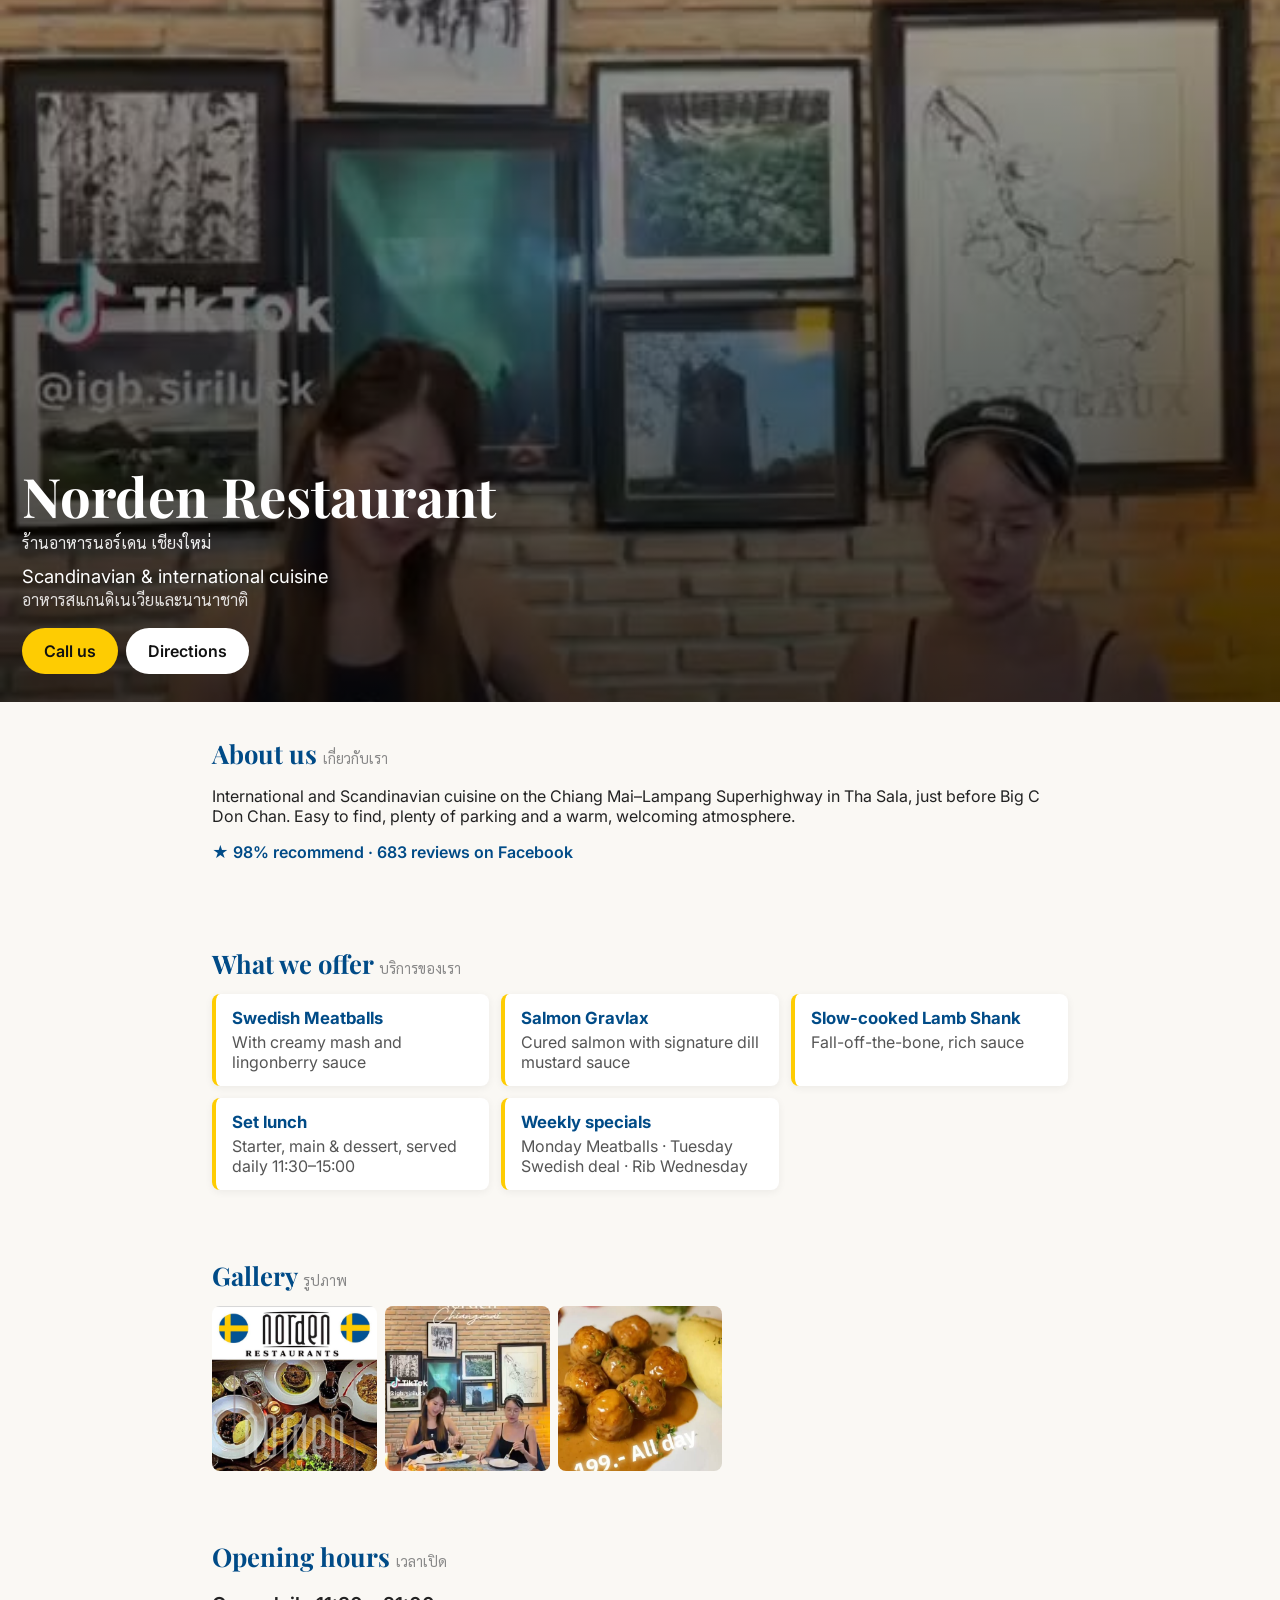
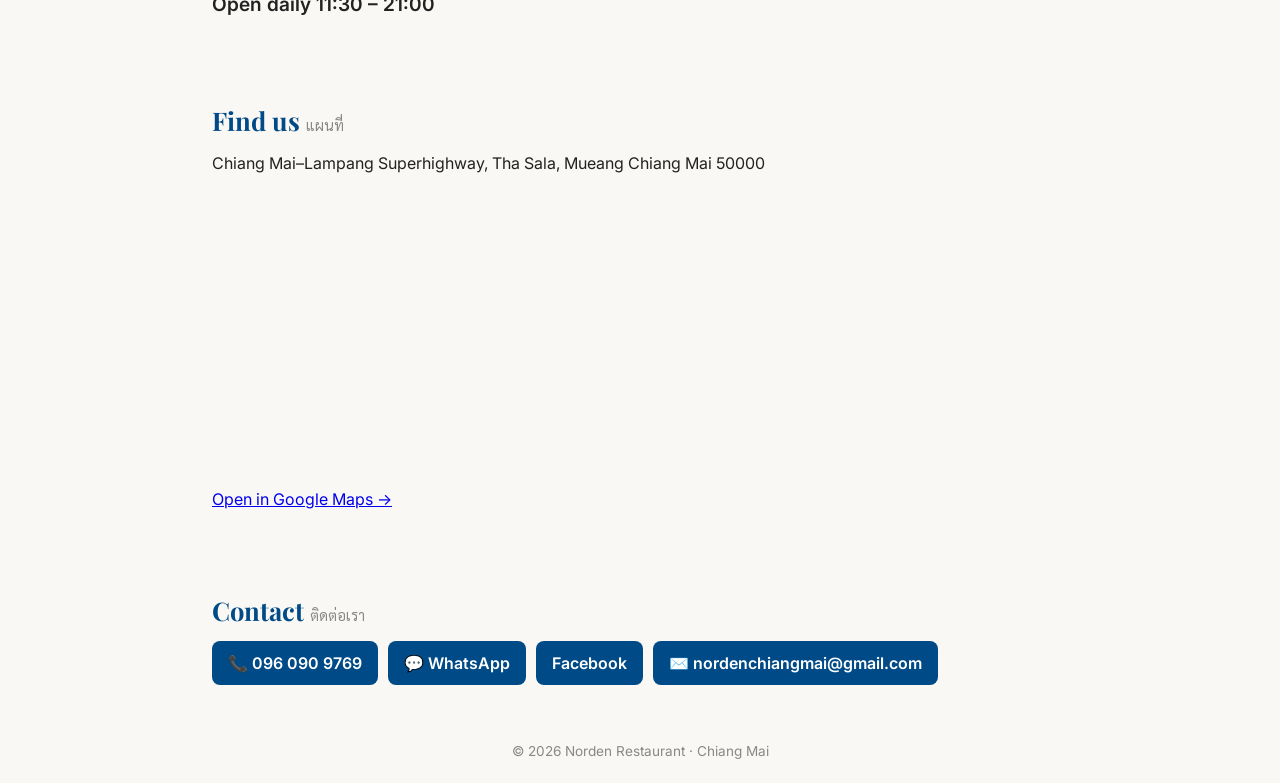
==== index.html @ 8312048f "Draft site" ====
<!doctype html><html lang="en"><head><meta charset="utf-8"><meta name="viewport" content="width=device-width,initial-scale=1">
<title>Norden Restaurant | Chiang Mai</title><meta name="description" content="Scandinavian &amp; international cuisine — Chiang Mai–Lampang Superhighway, Tha Sala, Mueang Chiang Mai 50000">
<meta property="og:title" content="Norden Restaurant"><meta property="og:description" content="Scandinavian &amp; international cuisine"><meta property="og:image" content="img/p0.jpg">
<link href="https://fonts.googleapis.com/css2?family=Playfair+Display:wght@700&family=Inter:wght@400;600&family=Sarabun&display=swap" rel="stylesheet">
<style>:root{--a:#004b87;--b:#fecc02}*{box-sizing:border-box}body{margin:0;font-family:Inter,Sarabun,sans-serif;color:#222;background:#faf8f4;padding-bottom:70px}
.hero{min-height:78vh;display:flex;flex-direction:column;justify-content:flex-end;padding:28px 22px;color:#fff;background:linear-gradient(180deg,rgba(0,0,0,.35),rgba(0,0,0,.75)),url(img/p0.jpg) center/cover}
.hero h1{font-family:'Playfair Display',serif;font-size:2.3rem;margin:0 0 6px;line-height:1.1}.hero .th{font-family:Sarabun;opacity:.9;margin:0 0 12px}.hero .tag{font-size:1.15rem;margin:0}.hero .tagth{font-family:Sarabun;opacity:.85;margin:2px 0 18px}
.cta{display:inline-block;background:var(--b);color:#111;font-weight:600;padding:13px 22px;border-radius:30px;text-decoration:none;margin-right:8px}
section{padding:34px 22px;max-width:900px;margin:auto}h2{font-family:'Playfair Display',serif;color:var(--a);font-size:1.6rem;margin:0 0 14px}h2 small{font-family:Sarabun;font-size:.9rem;color:#888;font-weight:400}
.cards{display:grid;gap:12px;grid-template-columns:repeat(auto-fit,minmax(220px,1fr))}.card{background:#fff;border-left:4px solid var(--b);padding:14px 16px;border-radius:8px;box-shadow:0 2px 8px rgba(0,0,0,.06)}.card h3{margin:0 0 4px;font-size:1.05rem;color:var(--a)}.card p{margin:0;color:#555}
.gal{display:grid;grid-template-columns:repeat(auto-fill,minmax(150px,1fr));gap:8px}.gal img{width:100%;aspect-ratio:1;object-fit:cover;border-radius:8px}
.big{font-size:1.2rem;font-weight:600}.rating{color:var(--a);font-weight:600}blockquote{font-style:italic;border-left:3px solid var(--b);margin:14px 0;padding:4px 14px}cite{display:block;font-size:.85rem;color:#777}
.btns{display:flex;flex-wrap:wrap;gap:10px}.btn{background:var(--a);color:#fff;text-decoration:none;padding:12px 16px;border-radius:8px;font-weight:600;word-break:break-all}
iframe{width:100%;height:280px;border:0;border-radius:10px}footer{text-align:center;color:#888;font-size:.85rem;padding:24px}
.bar{position:fixed;bottom:0;left:0;right:0;display:flex;background:var(--a);z-index:9}.bar a{flex:1;text-align:center;color:#fff;text-decoration:none;padding:15px 4px;font-weight:600;border-right:1px solid rgba(255,255,255,.2)}
@media(min-width:800px){.bar{display:none}body{padding-bottom:0}.hero h1{font-size:3.4rem}}</style></head><body>
<header class="hero"><h1>Norden Restaurant</h1><p class="th">ร้านอาหารนอร์เดน เชียงใหม่</p><p class="tag">Scandinavian &amp; international cuisine</p><p class="tagth">อาหารสแกนดิเนเวียและนานาชาติ</p>
<div><a class="cta" href="tel:0960909769">Call us</a><a class="cta" style="background:#fff" href="https://www.google.com/maps/search/?api=1&query=Norden%20Restaurant%2C%20Chiang%20Mai%E2%80%93Lampang%20Superhighway%2C%20Tha%20Sala%2C%20Mueang%20Chiang%20Mai%2050000">Directions</a></div></header>
<section><h2>About us <small>เกี่ยวกับเรา</small></h2><p>International and Scandinavian cuisine on the Chiang Mai–Lampang Superhighway in Tha Sala, just before Big C Don Chan. Easy to find, plenty of parking and a warm, welcoming atmosphere.</p><p class="rating">★ 98% recommend · 683 reviews on Facebook</p></section>
<section><h2>What we offer <small>บริการของเรา</small></h2><div class="cards"><div class="card"><h3>Swedish Meatballs</h3><p>With creamy mash and lingonberry sauce</p></div><div class="card"><h3>Salmon Gravlax</h3><p>Cured salmon with signature dill mustard sauce</p></div><div class="card"><h3>Slow-cooked Lamb Shank</h3><p>Fall-off-the-bone, rich sauce</p></div><div class="card"><h3>Set lunch</h3><p>Starter, main &amp; dessert, served daily 11:30–15:00</p></div><div class="card"><h3>Weekly specials</h3><p>Monday Meatballs · Tuesday Swedish deal · Rib Wednesday</p></div></div></section>
<section><h2>Gallery <small>รูปภาพ</small></h2><div class="gal"><img src="img/og.jpg" alt="Norden Restaurant" loading="lazy"><img src="img/p0.jpg" alt="Norden Restaurant" loading="lazy"><img src="img/p1.jpg" alt="Norden Restaurant" loading="lazy"></div></section>
<section><h2>Opening hours <small>เวลาเปิด</small></h2><p class="big">Open daily 11:30 – 21:00</p></section>
<section><h2>Find us <small>แผนที่</small></h2><p>Chiang Mai–Lampang Superhighway, Tha Sala, Mueang Chiang Mai 50000</p><iframe loading="lazy" src="https://www.google.com/maps?q=Norden%20Restaurant%2C%20Chiang%20Mai%E2%80%93Lampang%20Superhighway%2C%20Tha%20Sala%2C%20Mueang%20Chiang%20Mai%2050000&output=embed"></iframe><p><a href="https://www.google.com/maps/search/?api=1&query=Norden%20Restaurant%2C%20Chiang%20Mai%E2%80%93Lampang%20Superhighway%2C%20Tha%20Sala%2C%20Mueang%20Chiang%20Mai%2050000">Open in Google Maps →</a></p></section>
<section><h2>Contact <small>ติดต่อเรา</small></h2><div class="btns"><a class="btn" href="tel:0960909769">📞 096 090 9769</a><a class="btn" href="https://wa.me/66960909769">💬 WhatsApp</a><a class="btn" href="https://www.facebook.com/810063352391772">Facebook</a><a class="btn" href="mailto:nordenchiangmai@gmail.com">✉️ nordenchiangmai@gmail.com</a></div></section>
<footer>© 2026 Norden Restaurant · Chiang Mai</footer>
<nav class="bar"><a href="tel:0960909769">📞 Call</a><a href="https://wa.me/66960909769">💬 WhatsApp</a><a href="https://www.google.com/maps/search/?api=1&query=Norden%20Restaurant%2C%20Chiang%20Mai%E2%80%93Lampang%20Superhighway%2C%20Tha%20Sala%2C%20Mueang%20Chiang%20Mai%2050000">📍 Map</a></nav></body></html>
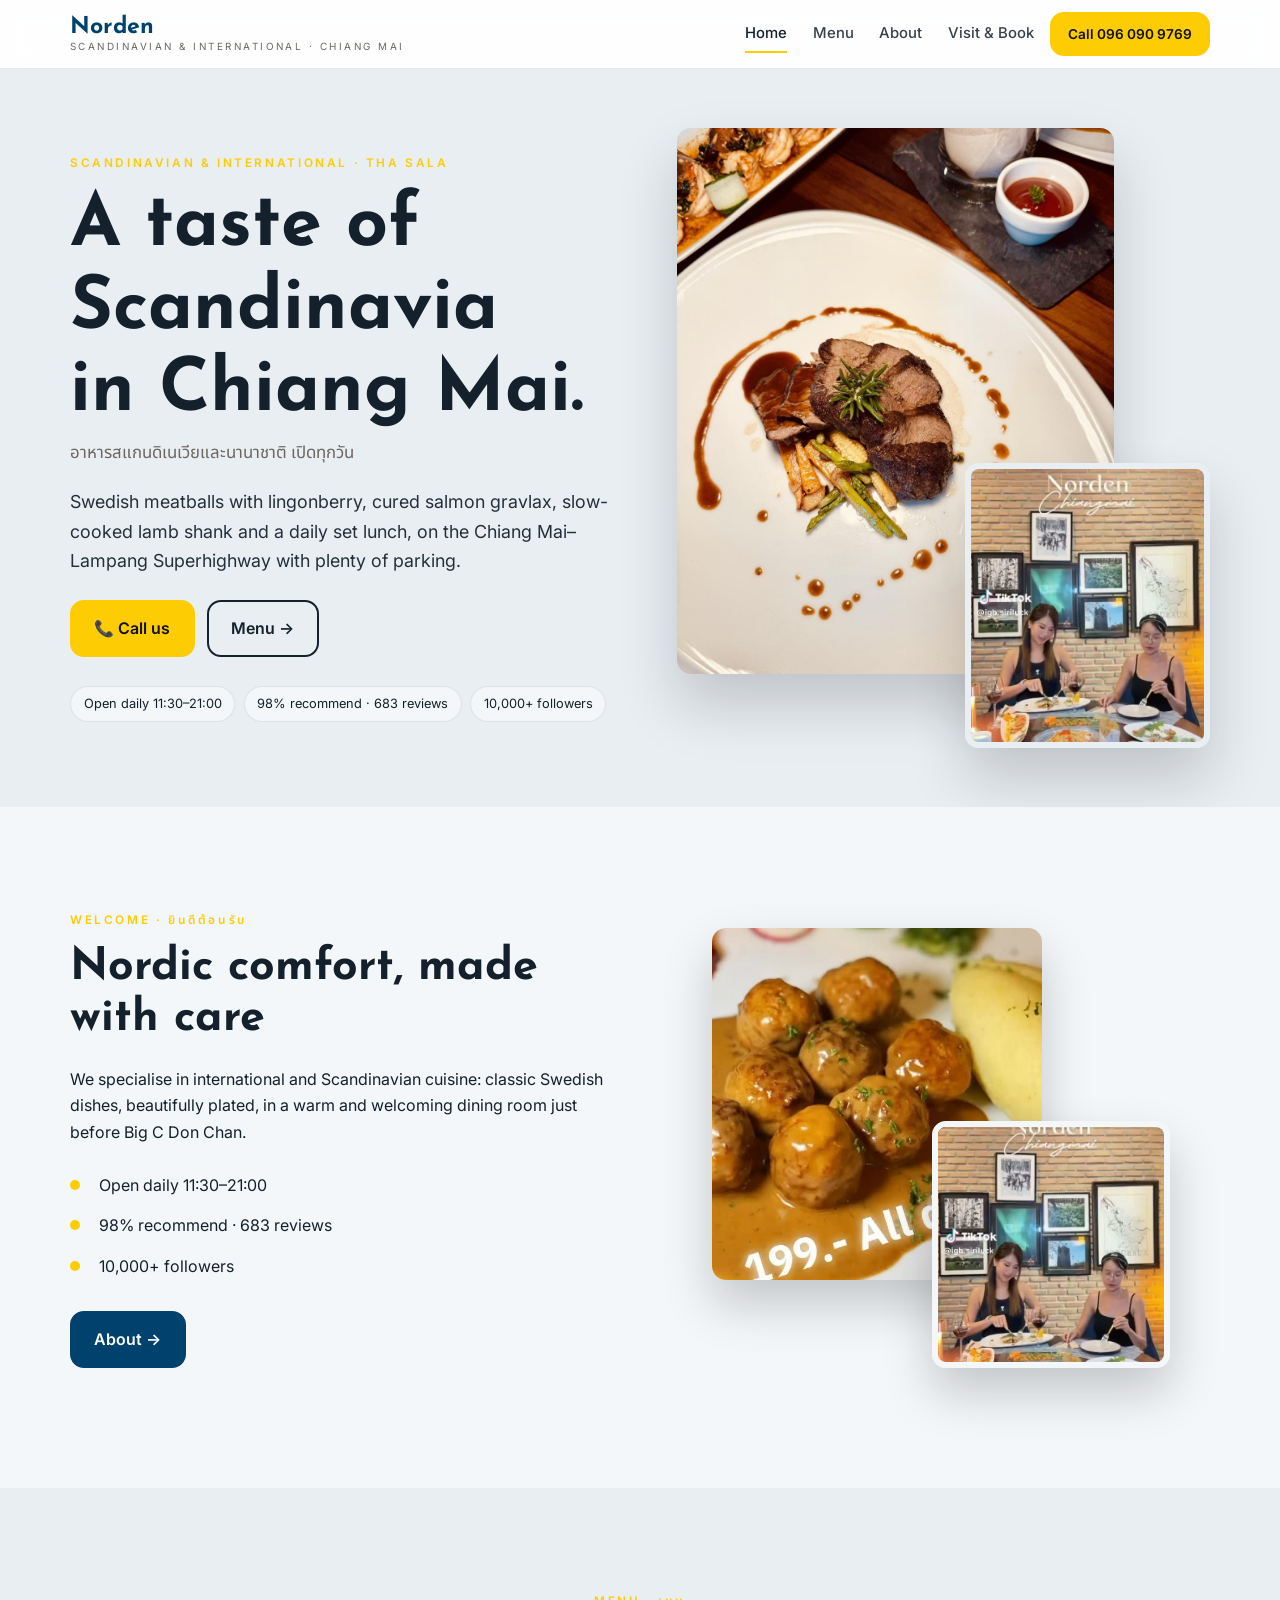
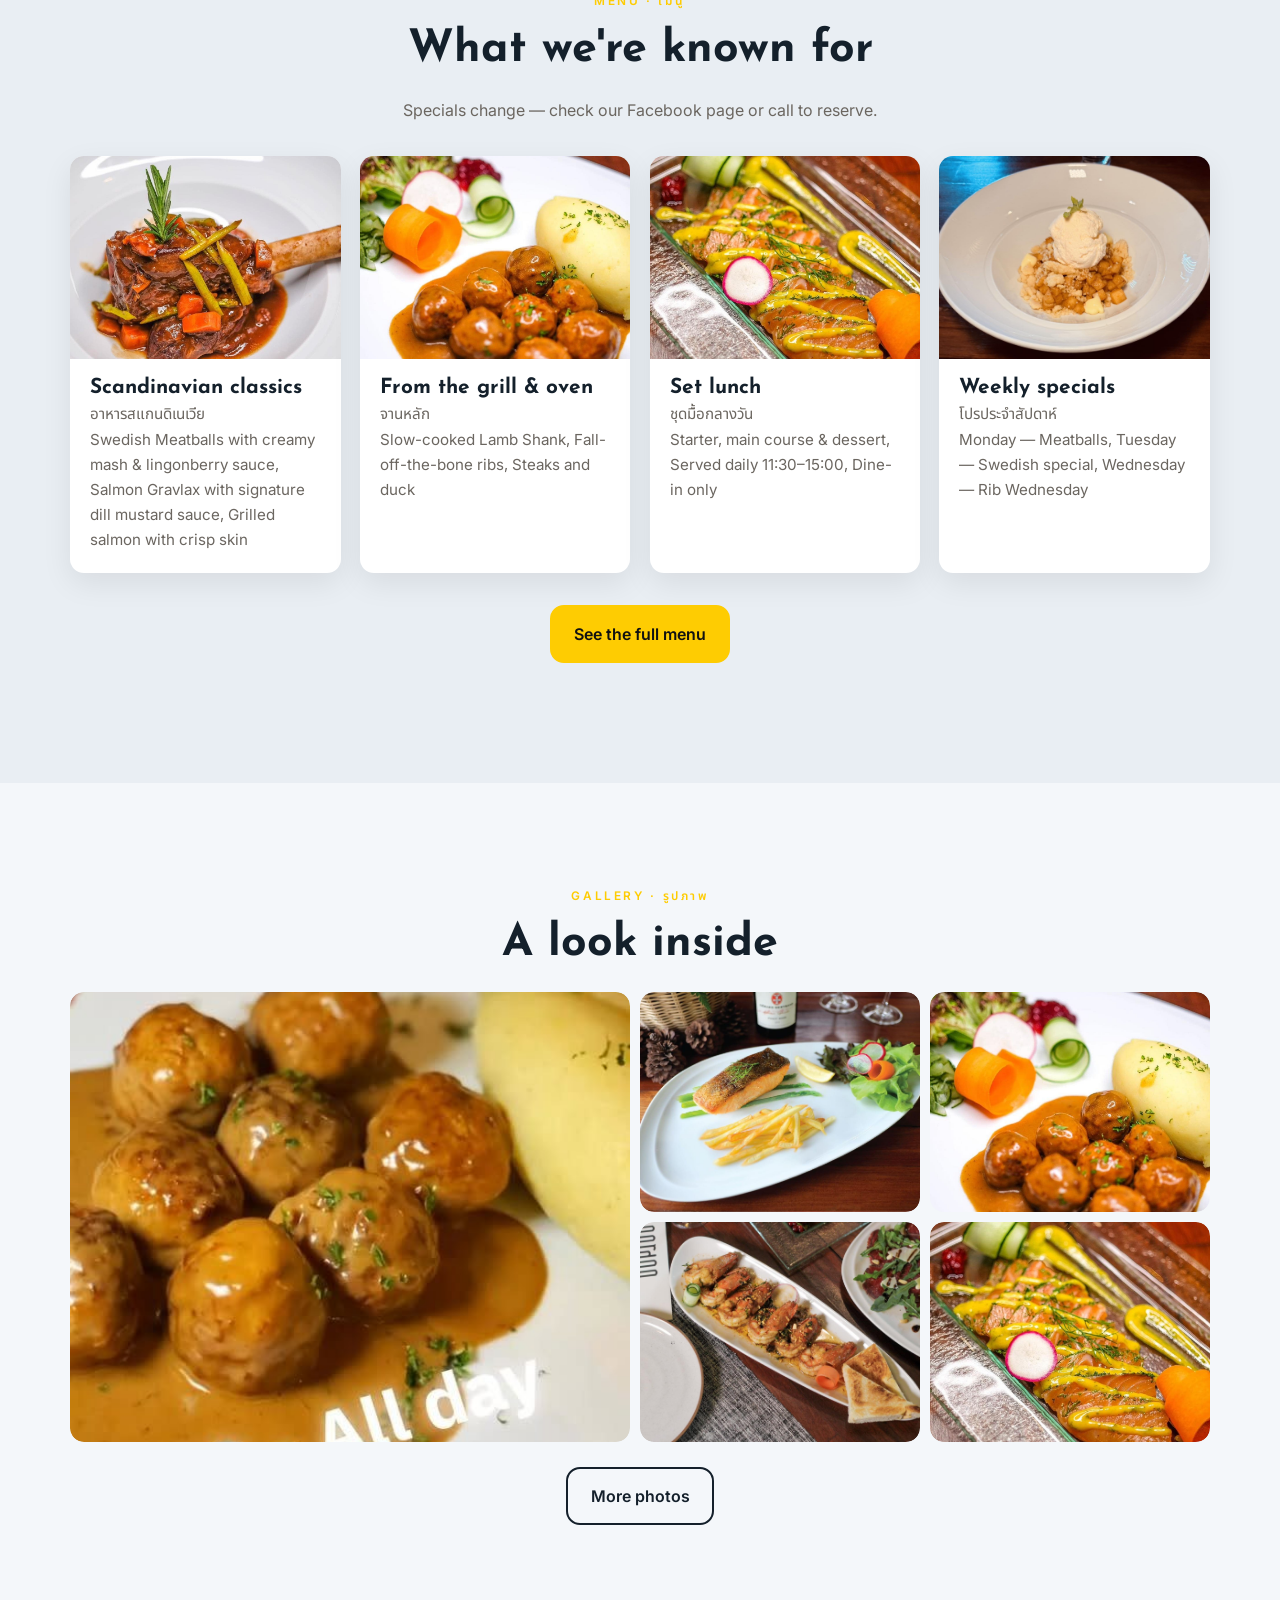
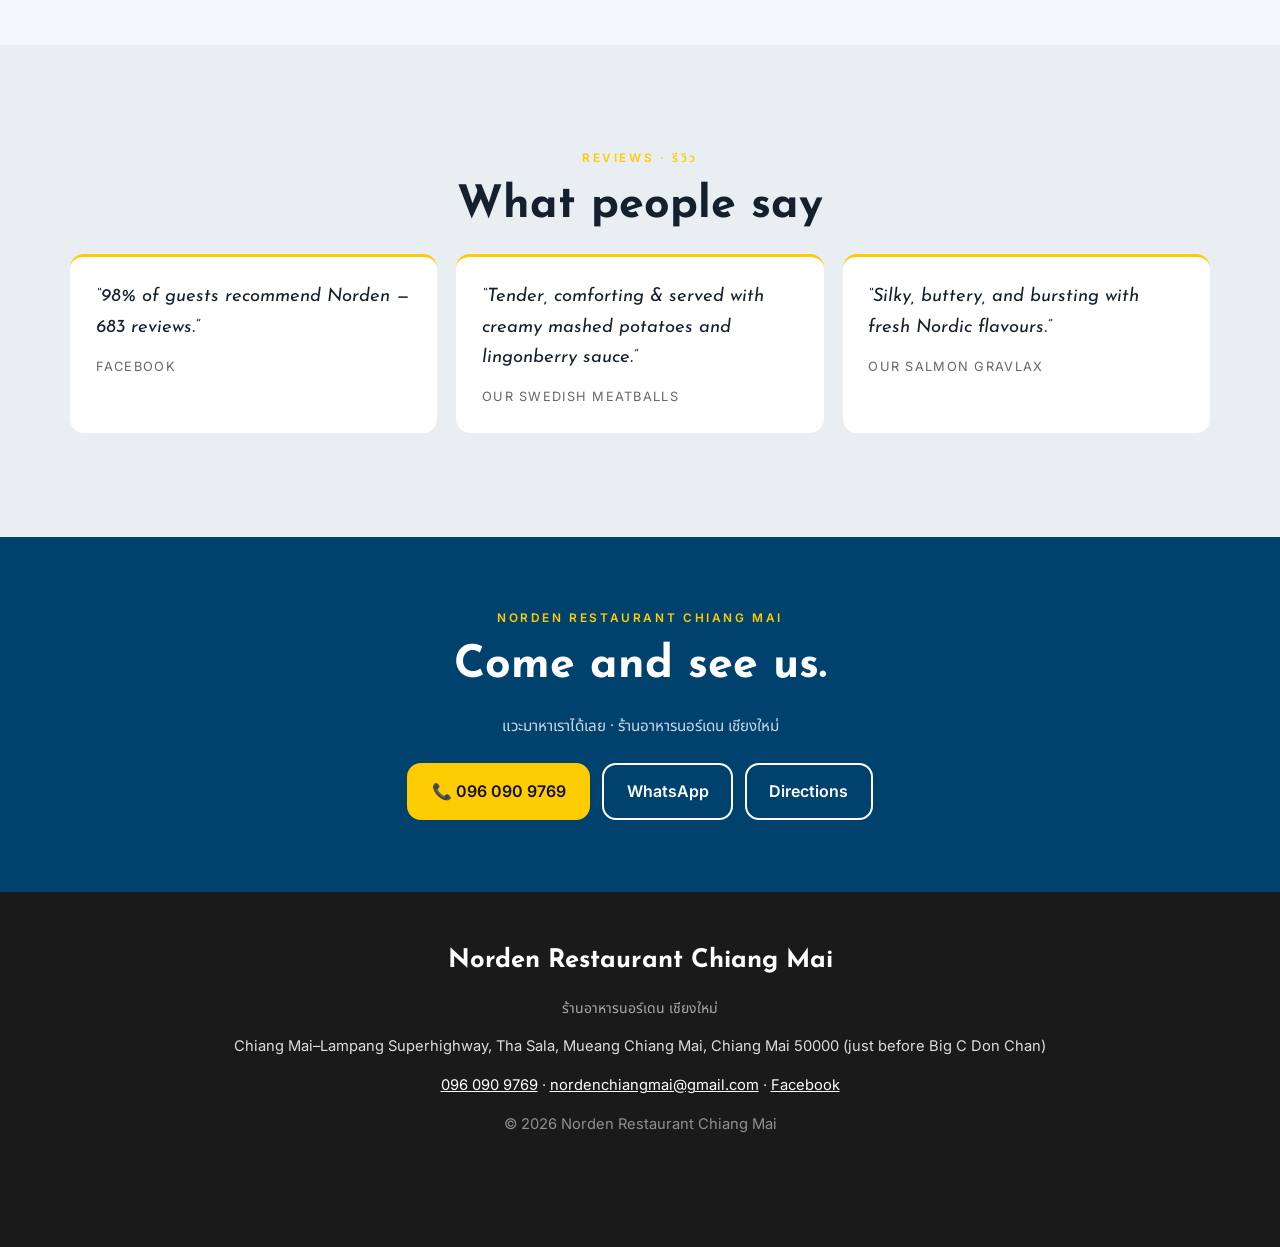
==== commit b93e2b72: "v2: multi-page bespoke draft" ====
--- a/index.html
+++ b/index.html
@@ -1,26 +1,18 @@
 <!doctype html><html lang="en"><head><meta charset="utf-8"><meta name="viewport" content="width=device-width,initial-scale=1">
-<title>Norden Restaurant | Chiang Mai</title><meta name="description" content="Scandinavian &amp; international cuisine — Chiang Mai–Lampang Superhighway, Tha Sala, Mueang Chiang Mai 50000">
-<meta property="og:title" content="Norden Restaurant"><meta property="og:description" content="Scandinavian &amp; international cuisine"><meta property="og:image" content="img/p0.jpg">
-<link href="https://fonts.googleapis.com/css2?family=Playfair+Display:wght@700&family=Inter:wght@400;600&family=Sarabun&display=swap" rel="stylesheet">
-<style>:root{--a:#004b87;--b:#fecc02}*{box-sizing:border-box}body{margin:0;font-family:Inter,Sarabun,sans-serif;color:#222;background:#faf8f4;padding-bottom:70px}
-.hero{min-height:78vh;display:flex;flex-direction:column;justify-content:flex-end;padding:28px 22px;color:#fff;background:linear-gradient(180deg,rgba(0,0,0,.35),rgba(0,0,0,.75)),url(img/p0.jpg) center/cover}
-.hero h1{font-family:'Playfair Display',serif;font-size:2.3rem;margin:0 0 6px;line-height:1.1}.hero .th{font-family:Sarabun;opacity:.9;margin:0 0 12px}.hero .tag{font-size:1.15rem;margin:0}.hero .tagth{font-family:Sarabun;opacity:.85;margin:2px 0 18px}
-.cta{display:inline-block;background:var(--b);color:#111;font-weight:600;padding:13px 22px;border-radius:30px;text-decoration:none;margin-right:8px}
-section{padding:34px 22px;max-width:900px;margin:auto}h2{font-family:'Playfair Display',serif;color:var(--a);font-size:1.6rem;margin:0 0 14px}h2 small{font-family:Sarabun;font-size:.9rem;color:#888;font-weight:400}
-.cards{display:grid;gap:12px;grid-template-columns:repeat(auto-fit,minmax(220px,1fr))}.card{background:#fff;border-left:4px solid var(--b);padding:14px 16px;border-radius:8px;box-shadow:0 2px 8px rgba(0,0,0,.06)}.card h3{margin:0 0 4px;font-size:1.05rem;color:var(--a)}.card p{margin:0;color:#555}
-.gal{display:grid;grid-template-columns:repeat(auto-fill,minmax(150px,1fr));gap:8px}.gal img{width:100%;aspect-ratio:1;object-fit:cover;border-radius:8px}
-.big{font-size:1.2rem;font-weight:600}.rating{color:var(--a);font-weight:600}blockquote{font-style:italic;border-left:3px solid var(--b);margin:14px 0;padding:4px 14px}cite{display:block;font-size:.85rem;color:#777}
-.btns{display:flex;flex-wrap:wrap;gap:10px}.btn{background:var(--a);color:#fff;text-decoration:none;padding:12px 16px;border-radius:8px;font-weight:600;word-break:break-all}
-iframe{width:100%;height:280px;border:0;border-radius:10px}footer{text-align:center;color:#888;font-size:.85rem;padding:24px}
-.bar{position:fixed;bottom:0;left:0;right:0;display:flex;background:var(--a);z-index:9}.bar a{flex:1;text-align:center;color:#fff;text-decoration:none;padding:15px 4px;font-weight:600;border-right:1px solid rgba(255,255,255,.2)}
-@media(min-width:800px){.bar{display:none}body{padding-bottom:0}.hero h1{font-size:3.4rem}}</style></head><body>
-<header class="hero"><h1>Norden Restaurant</h1><p class="th">ร้านอาหารนอร์เดน เชียงใหม่</p><p class="tag">Scandinavian &amp; international cuisine</p><p class="tagth">อาหารสแกนดิเนเวียและนานาชาติ</p>
-<div><a class="cta" href="tel:0960909769">Call us</a><a class="cta" style="background:#fff" href="https://www.google.com/maps/search/?api=1&query=Norden%20Restaurant%2C%20Chiang%20Mai%E2%80%93Lampang%20Superhighway%2C%20Tha%20Sala%2C%20Mueang%20Chiang%20Mai%2050000">Directions</a></div></header>
-<section><h2>About us <small>เกี่ยวกับเรา</small></h2><p>International and Scandinavian cuisine on the Chiang Mai–Lampang Superhighway in Tha Sala, just before Big C Don Chan. Easy to find, plenty of parking and a warm, welcoming atmosphere.</p><p class="rating">★ 98% recommend · 683 reviews on Facebook</p></section>
-<section><h2>What we offer <small>บริการของเรา</small></h2><div class="cards"><div class="card"><h3>Swedish Meatballs</h3><p>With creamy mash and lingonberry sauce</p></div><div class="card"><h3>Salmon Gravlax</h3><p>Cured salmon with signature dill mustard sauce</p></div><div class="card"><h3>Slow-cooked Lamb Shank</h3><p>Fall-off-the-bone, rich sauce</p></div><div class="card"><h3>Set lunch</h3><p>Starter, main &amp; dessert, served daily 11:30–15:00</p></div><div class="card"><h3>Weekly specials</h3><p>Monday Meatballs · Tuesday Swedish deal · Rib Wednesday</p></div></div></section>
-<section><h2>Gallery <small>รูปภาพ</small></h2><div class="gal"><img src="img/og.jpg" alt="Norden Restaurant" loading="lazy"><img src="img/p0.jpg" alt="Norden Restaurant" loading="lazy"><img src="img/p1.jpg" alt="Norden Restaurant" loading="lazy"></div></section>
-<section><h2>Opening hours <small>เวลาเปิด</small></h2><p class="big">Open daily 11:30 – 21:00</p></section>
-<section><h2>Find us <small>แผนที่</small></h2><p>Chiang Mai–Lampang Superhighway, Tha Sala, Mueang Chiang Mai 50000</p><iframe loading="lazy" src="https://www.google.com/maps?q=Norden%20Restaurant%2C%20Chiang%20Mai%E2%80%93Lampang%20Superhighway%2C%20Tha%20Sala%2C%20Mueang%20Chiang%20Mai%2050000&output=embed"></iframe><p><a href="https://www.google.com/maps/search/?api=1&query=Norden%20Restaurant%2C%20Chiang%20Mai%E2%80%93Lampang%20Superhighway%2C%20Tha%20Sala%2C%20Mueang%20Chiang%20Mai%2050000">Open in Google Maps →</a></p></section>
-<section><h2>Contact <small>ติดต่อเรา</small></h2><div class="btns"><a class="btn" href="tel:0960909769">📞 096 090 9769</a><a class="btn" href="https://wa.me/66960909769">💬 WhatsApp</a><a class="btn" href="https://www.facebook.com/810063352391772">Facebook</a><a class="btn" href="mailto:nordenchiangmai@gmail.com">✉️ nordenchiangmai@gmail.com</a></div></section>
-<footer>© 2026 Norden Restaurant · Chiang Mai</footer>
-<nav class="bar"><a href="tel:0960909769">📞 Call</a><a href="https://wa.me/66960909769">💬 WhatsApp</a><a href="https://www.google.com/maps/search/?api=1&query=Norden%20Restaurant%2C%20Chiang%20Mai%E2%80%93Lampang%20Superhighway%2C%20Tha%20Sala%2C%20Mueang%20Chiang%20Mai%2050000">📍 Map</a></nav></body></html>+<title>Norden Restaurant Chiang Mai | Scandinavian &amp; International · Tha Sala</title><meta name="description" content="Swedish meatballs with lingonberry, cured salmon gravlax, slow-cooked lamb shank and a daily set lunch, on the Chiang Mai–Lampang Superhighway with plenty of parking."><meta name="theme-color" content="#00426e">
+<meta property="og:title" content="Norden Restaurant Chiang Mai"><meta property="og:description" content="Swedish meatballs with lingonberry, cured salmon gravlax, slow-cooked lamb shank and a daily set lunch, on the Chiang Mai–Lampang Superhighway with plenty of parking."><meta property="og:image" content="assets/images/00.jpg">
+<link rel="preconnect" href="https://fonts.googleapis.com"><link rel="preconnect" href="https://fonts.gstatic.com" crossorigin>
+<link href="https://fonts.googleapis.com/css2?family=Josefin+Sans:wght@400;600;700&family=Inter:wght@300;400;500;600;700&family=Noto+Sans+Thai:wght@400;500&display=swap" rel="stylesheet"><link rel="stylesheet" href="css/styles.css"></head><body>
+<header class="nav"><div class="wrap nav-in"><a class="brand" href="index.html"><b>Norden</b><small>Scandinavian &amp; International · Chiang Mai</small></a>
+<nav class="links" id="links"><a href="index.html" class=on>Home</a><a href="menu.html">Menu</a><a href="about.html">About</a><a href="visit.html">Visit &amp; Book</a></nav><a class="btn sm" href="tel:0960909769">Call 096 090 9769</a><button class="burger" id="burger" aria-label="Menu"><span></span><span></span><span></span></button></div></header><section class="hero split"><div class="wrap grid2"><div class="hero-in rv"><p class="eyebrow">Scandinavian &amp; International · Tha Sala</p><h1>A taste of Scandinavia<br>in Chiang Mai.</h1><p class="th">อาหารสแกนดิเนเวียและนานาชาติ เปิดทุกวัน</p><p class="lead">Swedish meatballs with lingonberry, cured salmon gravlax, slow-cooked lamb shank and a daily set lunch, on the Chiang Mai–Lampang Superhighway with plenty of parking.</p><div class="cta"><a class="btn" href="tel:0960909769">📞 Call us</a><a class="btn ghost" href="menu.html">Menu →</a></div><div class="badges"><span>Open daily 11:30–21:00</span><span>98% recommend · 683 reviews</span><span>10,000+ followers</span></div></div>
+<div class="pic"><img class="p1" src="assets/images/00.jpg" alt="Norden dining"><img class="p2" src="assets/images/01.jpg" alt="Dinner at Norden"></div></div></section>
+<section class="s"><div class="wrap two"><div class="rv"><p class="eyebrow">Welcome · ยินดีต้อนรับ</p><h2>Nordic comfort, made with care</h2><p>We specialise in international and Scandinavian cuisine: classic Swedish dishes, beautifully plated, in a warm and welcoming dining room just before Big C Don Chan.</p><ul class="ticks"><li>Open daily 11:30–21:00</li><li>98% recommend · 683 reviews</li><li>10,000+ followers</li></ul><p style="margin-top:1.5rem"><a class="btn alt" href="about.html">About →</a></p></div>
+<figure class="stack rv"><img class="a1" src="assets/images/02.jpg" alt="Swedish Meatballs" loading="lazy"><img class="a2" src="assets/images/01.jpg" alt="Dinner at Norden" loading="lazy"></figure></div></section>
+<section class="s alt"><div class="wrap"><p class="eyebrow center">Menu · เมนู</p><h2 class="center">What we're known for</h2><p class="center sub">Specials change — check our Facebook page or call to reserve.</p><div class="feats"><article class="feat rv"><img src="assets/images/03.jpg" alt="Scandinavian classics" loading="lazy"><div><h3>Scandinavian classics</h3><p class="th">อาหารสแกนดิเนเวีย</p><p>Swedish Meatballs with creamy mash &amp; lingonberry sauce, Salmon Gravlax with signature dill mustard sauce, Grilled salmon with crisp skin</p></div></article><article class="feat rv"><img src="assets/images/05.jpg" alt="From the grill &amp; oven" loading="lazy"><div><h3>From the grill &amp; oven</h3><p class="th">จานหลัก</p><p>Slow-cooked Lamb Shank, Fall-off-the-bone ribs, Steaks and duck</p></div></article><article class="feat rv"><img src="assets/images/07.jpg" alt="Set lunch" loading="lazy"><div><h3>Set lunch</h3><p class="th">ชุดมื้อกลางวัน</p><p>Starter, main course &amp; dessert, Served daily 11:30–15:00, Dine-in only</p></div></article><article class="feat rv"><img src="assets/images/09.jpg" alt="Weekly specials" loading="lazy"><div><h3>Weekly specials</h3><p class="th">โปรประจำสัปดาห์</p><p>Monday — Meatballs, Tuesday — Swedish special, Wednesday — Rib Wednesday</p></div></article></div><p class="center" style="margin-top:2rem"><a class="btn" href="menu.html">See the full menu</a></p></div></section>
+<section class="s"><div class="wrap"><p class="eyebrow center">Gallery · รูปภาพ</p><h2 class="center">A look inside</h2><div class="strip rv"><a href="assets/images/02.jpg" data-lb="Swedish Meatballs"><img src="assets/images/02.jpg" alt="Swedish Meatballs" loading="lazy"></a><a href="assets/images/04.jpg" data-lb="Grilled salmon"><img src="assets/images/04.jpg" alt="Grilled salmon" loading="lazy"></a><a href="assets/images/05.jpg" data-lb="Meatballs &amp; mash"><img src="assets/images/05.jpg" alt="Meatballs &amp; mash" loading="lazy"></a><a href="assets/images/06.jpg" data-lb="Starters"><img src="assets/images/06.jpg" alt="Starters" loading="lazy"></a><a href="assets/images/07.jpg" data-lb="Plated mains"><img src="assets/images/07.jpg" alt="Plated mains" loading="lazy"></a></div><p class="center" style="margin-top:1.6rem"><a class="btn ghost" href="about.html#gallery">More photos</a></p></div></section>
+<section class="s alt"><div class="wrap"><p class="eyebrow center">Reviews · รีวิว</p><h2 class="center">What people say</h2><div class="quotes"><blockquote class="rv">“98% of guests recommend Norden — 683 reviews.”<cite>Facebook</cite></blockquote><blockquote class="rv">“Tender, comforting &amp; served with creamy mashed potatoes and lingonberry sauce.”<cite>Our Swedish Meatballs</cite></blockquote><blockquote class="rv">“Silky, buttery, and bursting with fresh Nordic flavours.”<cite>Our Salmon Gravlax</cite></blockquote></div></div></section><section class="band"><div class="wrap rv"><p class="eyebrow" style="color:var(--b)">Norden Restaurant Chiang Mai</p><h2>Come and see us.</h2><p class="th">แวะมาหาเราได้เลย · ร้านอาหารนอร์เดน เชียงใหม่</p>
+<div class="cta"><a class="btn" href="tel:0960909769">📞 096 090 9769</a><a class="btn ghost" style="color:#fff" href="https://wa.me/66960909769">WhatsApp</a><a class="btn ghost" style="color:#fff" href="https://www.google.com/maps/search/?api=1&query=Norden%20Restaurant%20Chiang%20Mai%2C%20Chiang%20Mai%E2%80%93Lampang%20Superhighway%2C%20Tha%20Sala%2C%20Mueang%20Chiang%20Mai%2C%20Chiang%20Mai%2050000%20%28just%20before%20Big%20C%20Don%20Chan%29">Directions</a></div></div></section>
+<footer class="foot"><div class="wrap"><b>Norden Restaurant Chiang Mai</b><p class="th">ร้านอาหารนอร์เดน เชียงใหม่</p><p>Chiang Mai–Lampang Superhighway, Tha Sala, Mueang Chiang Mai, Chiang Mai 50000 (just before Big C Don Chan)</p>
+<p><a href="tel:0960909769">096 090 9769</a> · <a href="mailto:nordenchiangmai@gmail.com">nordenchiangmai@gmail.com</a> · <a href="https://www.facebook.com/810063352391772">Facebook</a></p><p style="opacity:.6">© 2026 Norden Restaurant Chiang Mai</p></div></footer>
+<div class="mbar"><a href="tel:0960909769">📞 Call</a><a href="https://wa.me/66960909769">💬 WhatsApp</a><a href="https://www.google.com/maps/search/?api=1&query=Norden%20Restaurant%20Chiang%20Mai%2C%20Chiang%20Mai%E2%80%93Lampang%20Superhighway%2C%20Tha%20Sala%2C%20Mueang%20Chiang%20Mai%2C%20Chiang%20Mai%2050000%20%28just%20before%20Big%20C%20Don%20Chan%29">📍 Map</a></div>
+<div class="lb" id="lb"><button aria-label="Close">×</button><img alt=""><p></p></div><script src="js/main.js"></script></body></html>
--- a/css/styles.css
+++ b/css/styles.css
@@ -0,0 +1,38 @@
+
+:root{--bg:#f4f7fa;--fg:#14202b;--a:#00426e;--b:#fecc02;--c:#e9eef3;--r:14px;--f1:'Josefin Sans',serif;--f2:'Inter',system-ui,sans-serif;--mut:#6b6660;--card:#fff}
+*{box-sizing:border-box}html{scroll-behavior:smooth}body{margin:0;background:var(--bg);color:var(--fg);font-family:var(--f2),'Noto Sans Thai',sans-serif;line-height:1.65;-webkit-font-smoothing:antialiased}
+img{max-width:100%;display:block}a{color:inherit}.wrap{width:min(100% - 2.5rem,1140px);margin:auto}
+h1,h2,h3{font-family:var(--f1);line-height:1.12;margin:0 0 .5em;}h2{font-size:clamp(1.8rem,4vw,2.8rem)}h3{font-size:1.3rem}
+.th{font-family:'Noto Sans Thai',var(--f2);color:var(--mut);font-size:.95em}.eyebrow{text-transform:uppercase;letter-spacing:.22em;font-size:.74rem;font-weight:600;color:var(--b);margin:0 0 .8rem}.center{text-align:center}.sub{color:var(--mut);max-width:640px}.center.sub{margin:0 auto 2rem}
+.nav{position:sticky;top:0;z-index:40;background:rgba(255,255,255,.88);backdrop-filter:blur(12px);border-bottom:1px solid rgba(0,0,0,.09)}.nav-in{display:flex;align-items:center;gap:1rem;height:68px}
+.brand{text-decoration:none;display:flex;flex-direction:column;line-height:1;margin-right:auto}.brand b{font-family:var(--f1);font-size:1.45rem;color:var(--a);}.brand small{font-size:.62rem;letter-spacing:.25em;text-transform:uppercase;color:var(--mut);margin-top:3px}
+.links{display:flex;gap:1.6rem}.links a{text-decoration:none;font-weight:500;font-size:.93rem;opacity:.85;padding:6px 0;border-bottom:2px solid transparent}.links a:hover,.links a.on{opacity:1;border-color:var(--b)}
+.btn{display:inline-flex;align-items:center;gap:.4rem;text-decoration:none;font-weight:600;padding:.85rem 1.4rem;border-radius:var(--r);background:var(--b);color:#111;border:2px solid var(--b);transition:.25s}.btn:hover{transform:translateY(-2px);filter:brightness(1.07)}.btn.ghost{background:transparent;color:inherit;border-color:currentColor}.btn.sm{padding:.55rem 1rem;font-size:.85rem}.btn.alt{background:var(--a);border-color:var(--a);color:#fff}
+.burger{display:none;background:none;border:0;width:40px;height:40px;cursor:pointer;color:inherit}.burger span{display:block;height:2px;background:currentColor;margin:7px 6px;transition:.3s}
+@media(max-width:860px){.links{position:fixed;inset:68px 0 auto 0;flex-direction:column;gap:0;background:var(--bg);padding:.5rem 1.25rem 1.25rem;transform:translateY(-140%);transition:.35s;box-shadow:0 20px 40px rgba(0,0,0,.2)}.links.open{transform:none}.links a{padding:14px 0;border-bottom:1px solid rgba(0,0,0,.09);font-size:1.05rem}.burger{display:block}.nav .btn.sm{display:none}}
+.hero{position:relative;color:#fff;overflow:hidden}.hero .bgimg{position:absolute;inset:0;width:100%;height:100%;object-fit:cover;animation:kb 18s ease-out both}@keyframes kb{from{transform:scale(1.12)}to{transform:scale(1)}}
+.hero .shade{position:absolute;inset:0;background:linear-gradient(180deg,rgba(0,0,0,.25) 0%,rgba(0,0,0,.35) 45%,rgba(0,0,0,.82) 100%)}.hero-in{position:relative;padding:clamp(7rem,22vh,12rem) 0 4.5rem;max-width:760px}.hero:not(.split):not(.framed){min-height:clamp(560px,88vh,820px);display:flex;align-items:flex-end}.hero h1{font-size:clamp(2.4rem,7vw,4.6rem);margin-bottom:.4rem}.hero .lead{font-size:1.12rem;opacity:.92;max-width:600px}.hero .th{color:rgba(255,255,255,.85);font-size:1.05rem;margin:.2rem 0 1.2rem}
+.cta{display:flex;flex-wrap:wrap;gap:.75rem;margin-top:1.5rem}.badges{display:flex;flex-wrap:wrap;gap:.5rem;margin-top:1.8rem}.badges span{font-size:.8rem;padding:.4rem .8rem;border-radius:99px;background:rgba(255,255,255,.14);border:1px solid rgba(255,255,255,.28);backdrop-filter:blur(6px)}
+.hero.split{color:var(--fg);background:var(--c)}.hero.split .grid2{display:grid;grid-template-columns:1.05fr 1fr;align-items:center;gap:3rem;min-height:clamp(560px,82vh,760px);padding:3rem 0}.hero.split .hero-in{padding:0}.hero.split .th{color:var(--mut)}.hero.split .badges span{background:var(--bg);border-color:rgba(0,0,0,.09);color:var(--fg)}
+.hero.split .pic{position:relative;height:clamp(420px,70vh,620px)}.hero.split .pic img{position:absolute;object-fit:cover;border-radius:var(--r);box-shadow:0 30px 60px rgba(0,0,0,.18)}.hero.split .pic .p1{inset:0 18% 12% 0;width:82%;height:88%}.hero.split .pic .p2{right:0;bottom:0;width:46%;height:46%;border:6px solid var(--c)}
+.hero.framed{background:var(--a);padding:1.2rem}.hero.framed .frame{position:relative;border:1px solid var(--b);min-height:clamp(560px,86vh,820px);display:flex;align-items:flex-end;overflow:hidden}.hero.framed .hero-in{padding:6rem 2rem 3.5rem}
+@media(max-width:860px){.hero.split .grid2{grid-template-columns:1fr;gap:2rem;min-height:0;padding:2rem 0 3rem}.hero.split .pic{min-height:340px;order:-1}.hero.framed{padding:.6rem}.hero.framed .hero-in{padding:5rem 1.2rem 2.5rem}}
+section.s{padding:clamp(4rem,9vw,6.5rem) 0}.alt{background:var(--c)}.two{display:grid;grid-template-columns:1fr 1fr;gap:clamp(2rem,5vw,4.5rem);align-items:center}.feats.ov .feat{position:relative;aspect-ratio:3/4;box-shadow:none}.feats.ov .feat img{position:absolute;inset:0;height:100%;aspect-ratio:auto}.feats.ov .feat div{position:absolute;inset:auto 0 0 0;padding:4rem 1.3rem 1.3rem;background:linear-gradient(transparent,rgba(0,0,0,.88));color:#fff}.feats.ov .feat p{color:#ddd}
+@media(max-width:860px){.feats.ov .feat{aspect-ratio:4/3}.two{grid-template-columns:1fr}}
+.stack{position:relative;min-height:440px}.stack img{position:absolute;object-fit:cover;border-radius:var(--r);box-shadow:0 24px 50px rgba(0,0,0,.2)}.stack .a1{left:0;top:0;width:72%;height:80%}.stack .a2{right:0;bottom:0;width:52%;height:56%;border:6px solid var(--bg)}
+.ticks{list-style:none;padding:0;margin:1.2rem 0 0}.ticks li{padding:.45rem 0 .45rem 1.8rem;position:relative}.ticks li:before{content:'';position:absolute;left:0;top:.95rem;width:10px;height:10px;border-radius:50%;background:var(--b)}
+.feats{display:grid;grid-template-columns:repeat(auto-fit,minmax(240px,1fr));gap:1.2rem}.feat{background:var(--card);border-radius:var(--r);overflow:hidden;box-shadow:0 10px 30px rgba(0,0,0,.08);transition:.3s}.feat:hover{transform:translateY(-5px)}.feat img{width:100%;aspect-ratio:4/3;object-fit:cover}.feat div{padding:1.1rem 1.25rem 1.3rem}.feat p{margin:0;color:var(--mut);font-size:.95rem}.feat h3{margin-bottom:.15rem}
+.strip{display:grid;grid-template-columns:2fr 1fr 1fr;grid-auto-rows:220px;gap:10px}.strip a:first-child{grid-row:span 2}.strip img{width:100%;height:100%;object-fit:cover;border-radius:var(--r);transition:.4s}.strip a{overflow:hidden;border-radius:var(--r)}.strip a:hover img{transform:scale(1.06)}@media(max-width:700px){.strip{grid-template-columns:1fr 1fr;grid-auto-rows:150px}}
+.quotes{display:grid;grid-template-columns:repeat(auto-fit,minmax(260px,1fr));gap:1.2rem}.quotes blockquote{margin:0;padding:1.6rem;background:var(--card);border-radius:var(--r);border-top:3px solid var(--b);font-family:var(--f1);font-size:1.15rem;font-style:italic}.quotes cite{display:block;margin-top:.8rem;font-family:var(--f2);font-style:normal;font-size:.8rem;color:var(--mut);letter-spacing:.1em;text-transform:uppercase}
+.band{background:var(--a);color:#fff;text-align:center;padding:4.5rem 0}.band h2{color:#fff}.band .th{color:rgba(255,255,255,.8)}.band .cta{justify-content:center}
+.phero{position:relative;color:#fff;padding:9rem 0 3.5rem;overflow:hidden}.phero img{position:absolute;inset:0;width:100%;height:100%;object-fit:cover}.phero .shade{position:absolute;inset:0;background:linear-gradient(180deg,rgba(0,0,0,.25) 0%,rgba(0,0,0,.35) 45%,rgba(0,0,0,.82) 100%)}.phero .wrap{position:relative}.phero h1{font-size:clamp(2.2rem,6vw,3.8rem)}.phero .th{color:rgba(255,255,255,.85)}
+.menu{display:grid;grid-template-columns:repeat(auto-fit,minmax(300px,1fr));gap:1.4rem}.mcard{background:var(--card);padding:1.8rem;border-radius:var(--r);box-shadow:0 8px 24px rgba(0,0,0,.06);border-left:4px solid var(--b)}.mcard h3{margin:0}.mcard .th{margin:0 0 .8rem}.mcard ul{list-style:none;padding:0;margin:0}.mcard li{padding:.55rem 0;border-bottom:1px dashed rgba(0,0,0,.09)}.mcard li:last-child{border:0}
+.note{font-size:.9rem;color:var(--mut);text-align:center;margin-top:2rem}
+.gal{columns:3 260px;column-gap:10px}.gal a{display:block;margin-bottom:10px;border-radius:var(--r);overflow:hidden;break-inside:avoid}.gal img{width:100%;transition:.4s}.gal a:hover img{transform:scale(1.04)}
+.lb{position:fixed;inset:0;background:rgba(0,0,0,.92);display:none;align-items:center;justify-content:center;z-index:99;padding:1rem}.lb.on{display:flex}.lb img{max-height:86vh;max-width:94vw;border-radius:6px}.lb p{position:absolute;bottom:1.2rem;color:#fff;width:100%;text-align:center}.lb button{position:absolute;top:1rem;right:1rem;background:none;border:0;color:#fff;font-size:2.2rem;cursor:pointer}
+dl.info{display:grid;grid-template-columns:auto 1fr;gap:.7rem 1.4rem;margin:1.4rem 0}dl.info dt{font-weight:700;color:var(--b);text-transform:uppercase;font-size:.75rem;letter-spacing:.15em;padding-top:.3rem}dl.info dd{margin:0}dl.info a{color:inherit;font-weight:600}
+.hours{width:100%;border-collapse:collapse;margin:1rem 0}.hours td{padding:.7rem 0;border-bottom:1px solid rgba(0,0,0,.09)}.hours td:last-child{text-align:right;font-weight:600}
+.map iframe{width:100%;height:420px;border:0;border-radius:var(--r);filter:none}
+.foot{background:#1a1a1a;color:#ddd;padding:3rem 0 6rem;text-align:center;font-size:.92rem}.foot b{font-family:var(--f1);font-size:1.6rem;color:#fff;}.foot a{color:#fff}.foot .th{color:#aaa}
+.mbar{position:fixed;left:0;right:0;bottom:0;display:none;z-index:50;background:var(--a);box-shadow:0 -6px 20px rgba(0,0,0,.2)}.mbar a{flex:1;text-align:center;color:#fff;text-decoration:none;font-weight:600;padding:14px 4px;font-size:.92rem}.mbar a+a{border-left:1px solid rgba(255,255,255,.18)}@media(max-width:860px){.mbar{display:flex}}
+.rv{opacity:0;transform:translateY(26px);transition:opacity .8s ease,transform .8s ease}.rv.in{opacity:1;transform:none}
